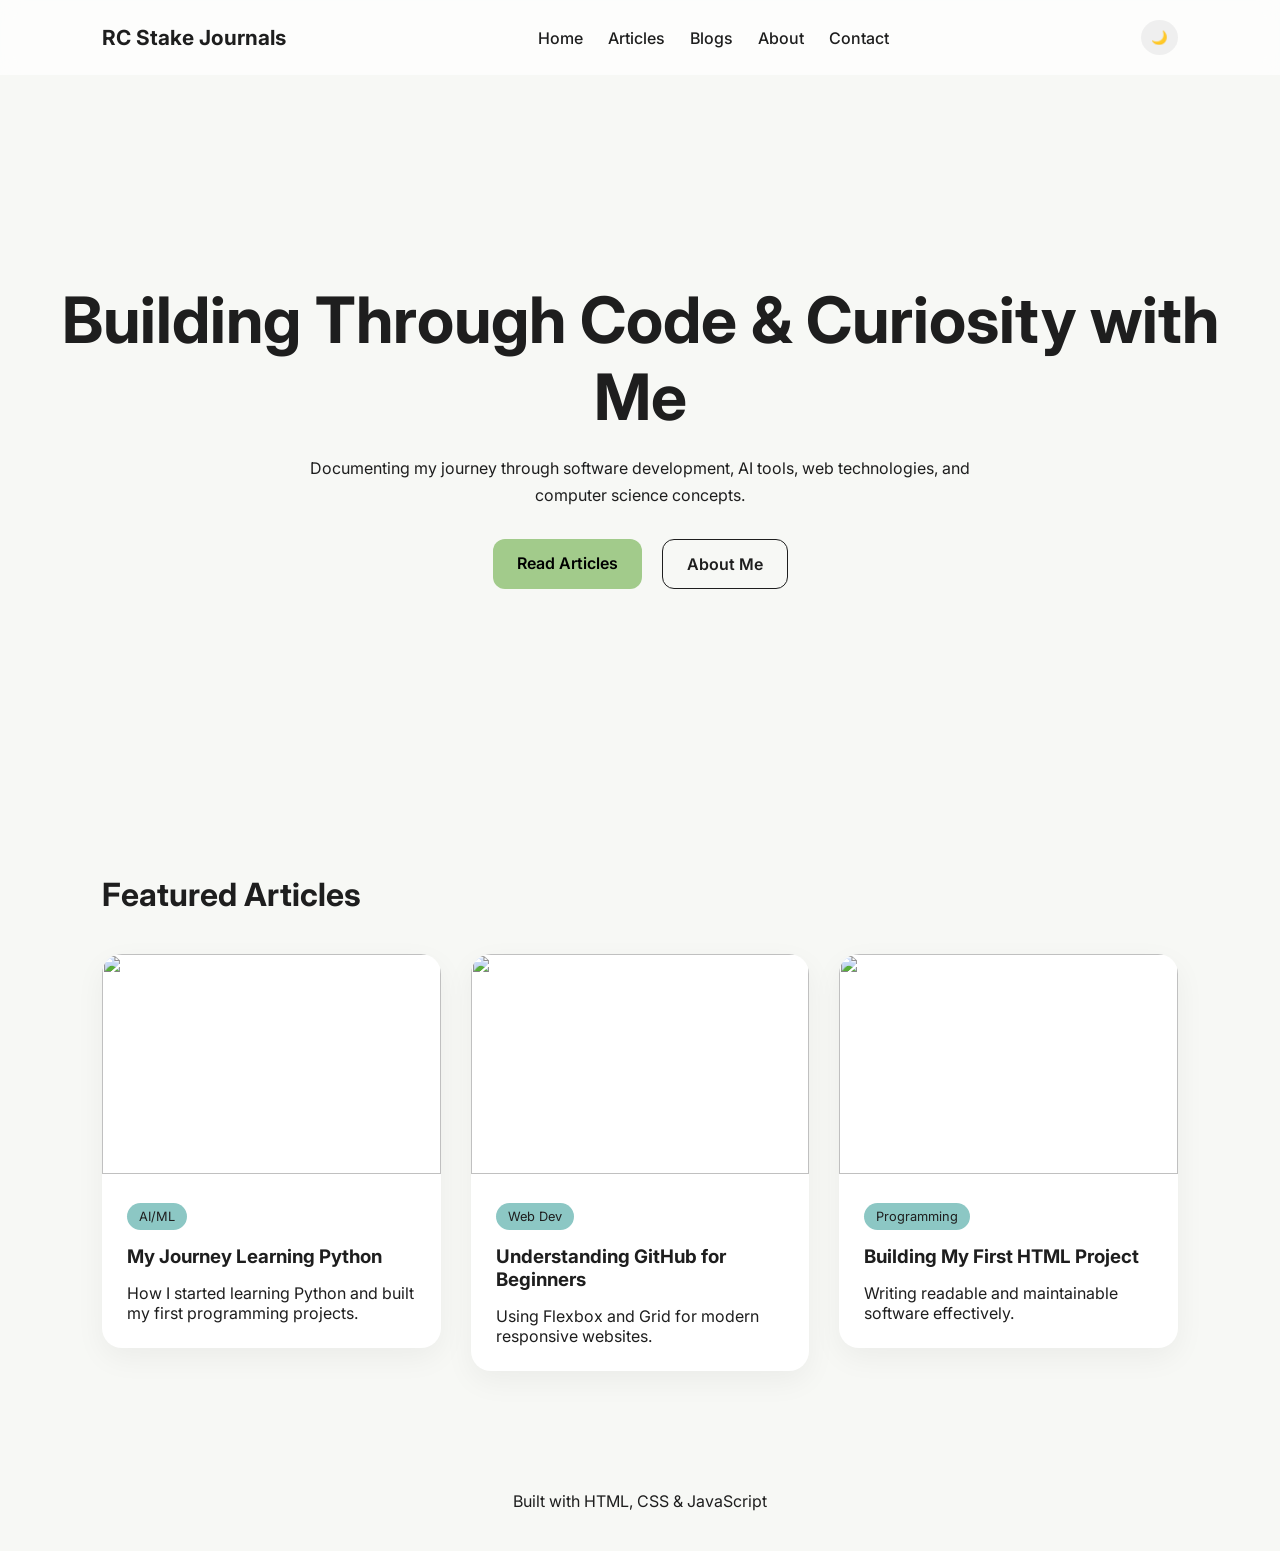
==== index.html @ 49ae5d14 "updating images" ====
<!DOCTYPE html>
<html lang="en">

<head>
    <meta charset="UTF-8">
    <meta name="viewport" content="width=device-width, initial-scale=1.0">
    <title>RC Stake Journals</title>

    <link rel="stylesheet" href="css/style.css">

    <link href="https://fonts.googleapis.com/css2?family=Inter:wght@300;400;500;600;700&display=swap"
        rel="stylesheet">
</head>

<body>

    <header class="navbar">

        <div class="logo">RC Stake Journals</div>

        <nav>
            <ul class="nav-links">
                 <li><a href="index.html">Home</a></li>
                 <li><a href="article.html">Articles</a></li>
                 <li><a href="blog.html">Blogs</a></li>
                 <li><a href="about.html">About</a></li>
                 <li><a href="mailto:chrahul0205@gmail.com">Contact</a></li>
            </ul>
        </nav>

        <button id="theme-toggle">🌙</button>

    </header>

    <section class="hero">

        <div class="hero-content">

            <h1>Building Through Code & Curiosity with Me</h1>

            <p>
                Documenting my journey through software development, AI tools,
                web technologies, and computer science concepts.
            </p>

            <div class="hero-buttons">
                <a href="blog.html" class="btn primary-btn">Read Articles</a>
                <a href="about.html" class="btn secondary-btn">About Me</a>
            </div>

        </div>

    </section>

    <section class="featured">

        <h2>Featured Articles</h2>

        <div class="blog-grid">

            <a href="article.html" class="card-link">

                <div class="card">
                    <img src="assets/images/python.jpeg" alt="">

                    <div class="card-content">
                        <span class="tag">AI/ML</span>
                        <h3>My Journey Learning Python</h3>
                        <p>How I started learning Python and built my first programming projects.</p>
                    </div>
                </div>

            </a>

            <a href="article.html" class="card-link">

                <div class="card">
                    <img src="assets/images/python1.jpeg" alt="">

                    <div class="card-content">
                        <span class="tag">Web Dev</span>
                        <h3>Understanding GitHub for Beginners</h3>
                        <p>Using Flexbox and Grid for modern responsive websites.</p>
                    </div>
                </div>

            </a>

            <a href="article.html" class="card-link">

                <div class="card">
                    <img src="assets/images/pythonbest.jpeg" alt="">

                    <div class="card-content">
                        <span class="tag">Programming</span>
                        <h3>Building My First HTML Project</h3>
                        <p>Writing readable and maintainable software effectively.</p>
                    </div>
                </div>

            </a>

        </div>

    </section>

    <footer>
        <p>Built with HTML, CSS & JavaScript</p>
    </footer>

    <script src="js/script.js"></script>

</body>

</html>
---- css/style.css ----
*{
    margin:0;
    padding:0;
    box-sizing:border-box;
}

:root{
    --bg:#F7F8F5;
    --text:#1E1E1E;
    --primary:#A2CB8B;
    --secondary:#8CC7C4;
    --card:#ffffff;
}

body.dark{
    --bg:#121212;
    --text:#ffffff;
    --card:#1E1E1E;
}

body{
    font-family:'Inter',sans-serif;
    background:var(--bg);
    color:var(--text);
    transition:0.3s;
}

.navbar{
    display:flex;
    justify-content:space-between;
    align-items:center;
    padding:20px 8%;
    position:sticky;
    top:0;
    background:rgba(255,255,255,0.7);
    backdrop-filter:blur(10px);
}

.logo{
    font-size:1.3rem;
    font-weight:700;
}

.nav-links{
    display:flex;
    list-style:none;
    gap:25px;
}

.nav-links a{
    text-decoration:none;
    color:var(--text);
    font-weight:500;
}

#theme-toggle{
    border:none;
    padding:10px;
    border-radius:50%;
    cursor:pointer;
}

.hero{
    min-height:80vh;
    display:flex;
    justify-content:center;
    align-items:center;
    text-align:center;
    padding:40px;
}

.hero-content h1{
    font-size:4rem;
    margin-bottom:20px;
}

.hero-content p{
    max-width:700px;
    margin:auto;
    line-height:1.7;
    margin-bottom:30px;
}

.hero-buttons{
    display:flex;
    justify-content:center;
    gap:20px;
}

.btn{
    padding:14px 24px;
    border-radius:12px;
    text-decoration:none;
    font-weight:600;
}

.primary-btn{
    background:var(--primary);
    color:#000;
}

.secondary-btn{
    border:1px solid var(--text);
    color:var(--text);
}

.featured{
    padding:80px 8%;
}

.featured h2{
    margin-bottom:40px;
    font-size:2rem;
}

.blog-grid{
    display:grid;
    grid-template-columns:repeat(auto-fit,minmax(280px,1fr));
    gap:30px;
}

.card{
    background:var(--card);
    border-radius:20px;
    overflow:hidden;
    transition:0.3s;
    box-shadow:0 10px 30px rgba(0,0,0,0.05);
}

.card:hover{
    transform:translateY(-8px);
}

.card img{
    width:100%;
    height:220px;
    object-fit:cover;
}

.card-content{
    padding:25px;
}

.tag{
    display:inline-block;
    background:var(--secondary);
    padding:6px 12px;
    border-radius:20px;
    margin-bottom:15px;
    font-size:0.8rem;
}

.card-content h3{
    margin-bottom:15px;
}

footer{
    text-align:center;
    padding:40px;
}

@media(max-width:768px){

    .hero-content h1{
        font-size:2.5rem;
    }

    .navbar{
        flex-direction:column;
        gap:20px;
    }

    .nav-links{
        flex-wrap:wrap;
        justify-content:center;
    }

}
.page-header{
    padding:120px 8% 60px;
    text-align:center;
}

.page-header h1{
    font-size:3rem;
    margin-bottom:20px;
}

.page-header p{
    max-width:700px;
    margin:auto;
    line-height:1.7;
    opacity:0.8;
}
.card-link{
    text-decoration:none;
    color:inherit;
}
.article-hero{
    padding:120px 8% 40px;
}

.article-container{
    max-width:900px;
    margin:auto;
}

.article-hero h1{
    font-size:3rem;
    margin:20px 0;
    line-height:1.2;
}

.article-meta{
    opacity:0.7;
    margin-bottom:30px;
}

.article-cover{
    width:100%;
    border-radius:24px;
    margin-top:20px;
}

.article-content-section{
    padding:40px 8% 100px;
}

.article-content-section p{
    line-height:1.9;
    margin-bottom:25px;
    font-size:1.05rem;
}

.article-content-section h2{
    margin:50px 0 20px;
    font-size:2rem;
}

.article-content-section ul{
    margin-left:20px;
    margin-bottom:30px;
}

.article-content-section li{
    margin-bottom:10px;
}

@media(max-width:768px){

    .article-hero h1{
        font-size:2.2rem;
    }

}
.about-section{
    padding:120px 8% 100px;
}

.about-container{
    display:grid;
    grid-template-columns:1fr 1.2fr;
    gap:60px;
    align-items:center;
    max-width:1200px;
    margin:auto;
}

.about-image img{
    width:100%;
    border-radius:30px;
    box-shadow:0 20px 40px rgba(0,0,0,0.08);
}

.about-content h1{
    font-size:3rem;
    margin-bottom:25px;
}

.about-content p{
    line-height:1.9;
    margin-bottom:20px;
    opacity:0.9;
}

.skills{
    display:flex;
    flex-wrap:wrap;
    gap:15px;
    margin:35px 0;
}

.skills span{
    background:var(--secondary);
    padding:10px 18px;
    border-radius:30px;
    font-size:0.9rem;
    font-weight:600;
}

.about-buttons{
    display:flex;
    gap:20px;
    margin-top:30px;
}

@media(max-width:900px){

    .about-container{
        grid-template-columns:1fr;
    }

    .about-content h1{
        font-size:2.3rem;
    }

}
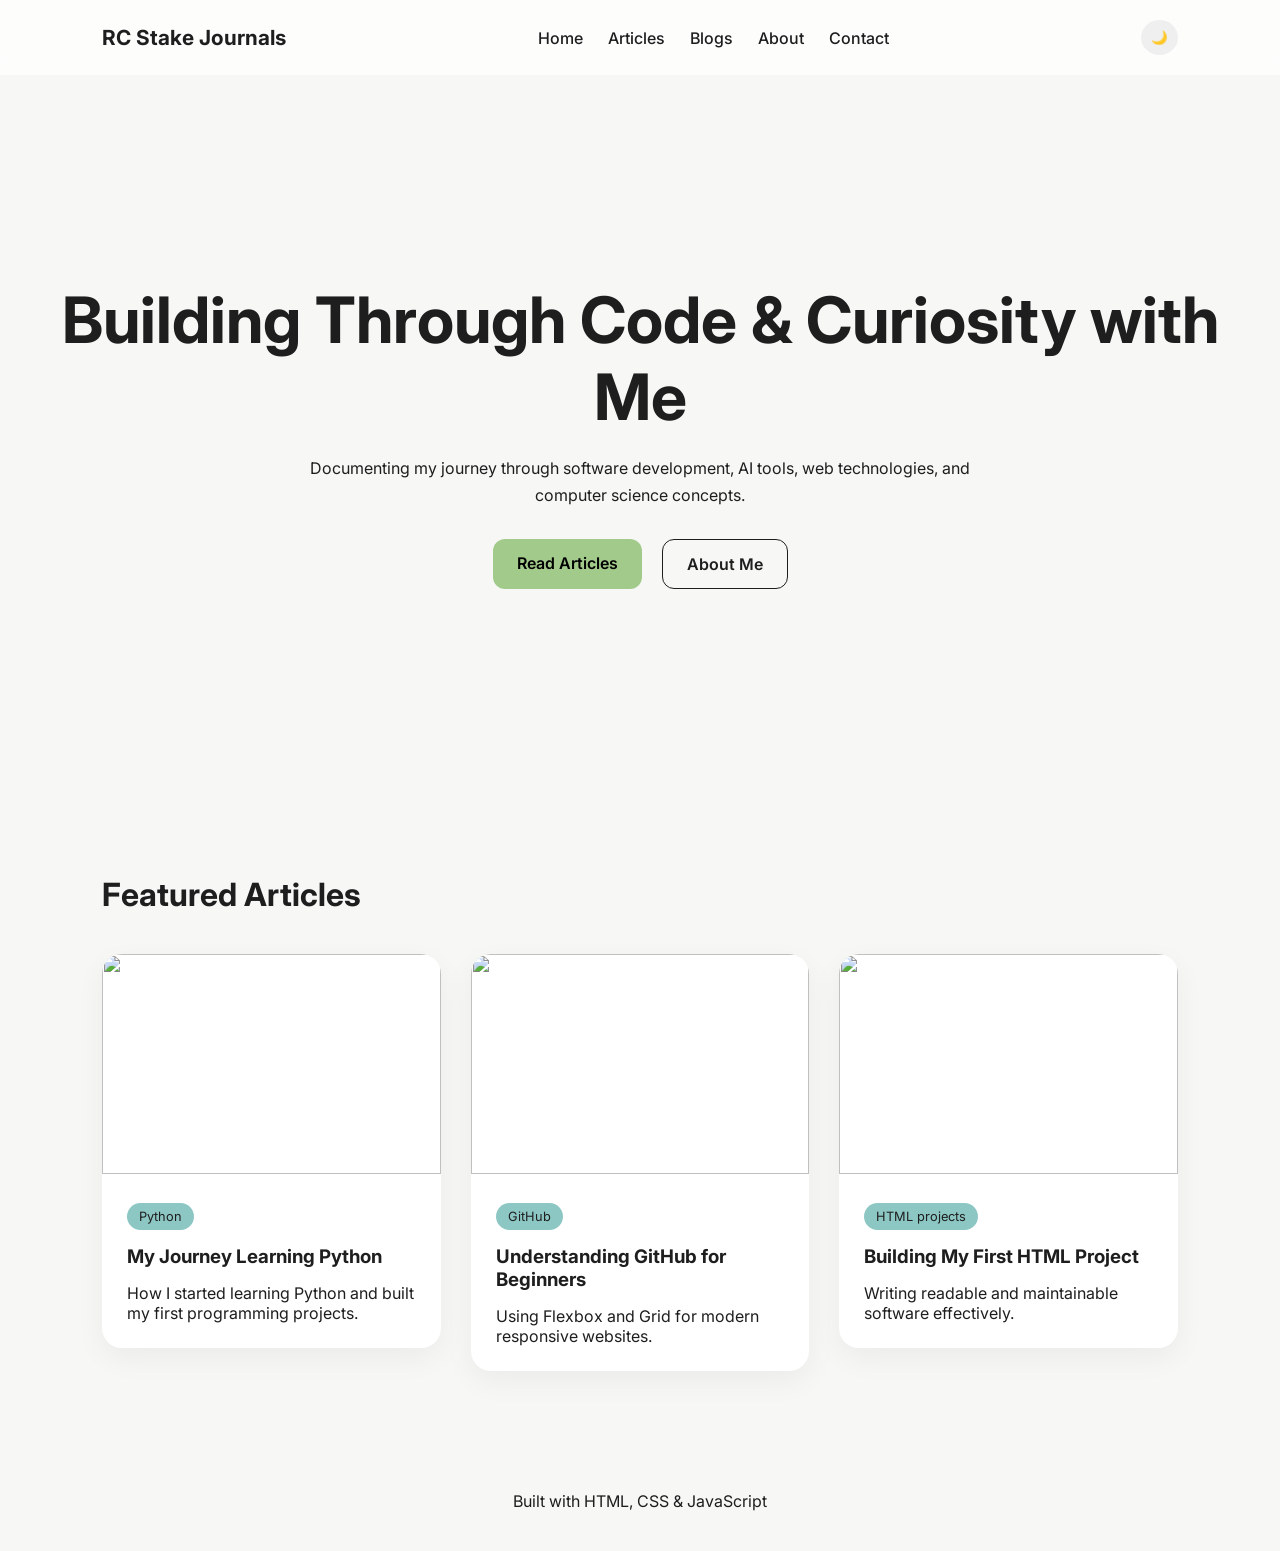
==== commit 29f7eb53: "modifications" ====
--- a/index.html
+++ b/index.html
@@ -64,7 +64,7 @@
                     <img src="assets/images/python.jpeg" alt="">
 
                     <div class="card-content">
-                        <span class="tag">AI/ML</span>
+                        <span class="tag">Python</span>
                         <h3>My Journey Learning Python</h3>
                         <p>How I started learning Python and built my first programming projects.</p>
                     </div>
@@ -78,7 +78,7 @@
                     <img src="assets/images/python1.jpeg" alt="">
 
                     <div class="card-content">
-                        <span class="tag">Web Dev</span>
+                        <span class="tag">GitHub</span>
                         <h3>Understanding GitHub for Beginners</h3>
                         <p>Using Flexbox and Grid for modern responsive websites.</p>
                     </div>
@@ -92,7 +92,7 @@
                     <img src="assets/images/pythonbest.jpeg" alt="">
 
                     <div class="card-content">
-                        <span class="tag">Programming</span>
+                        <span class="tag">HTML projects</span>
                         <h3>Building My First HTML Project</h3>
                         <p>Writing readable and maintainable software effectively.</p>
                     </div>
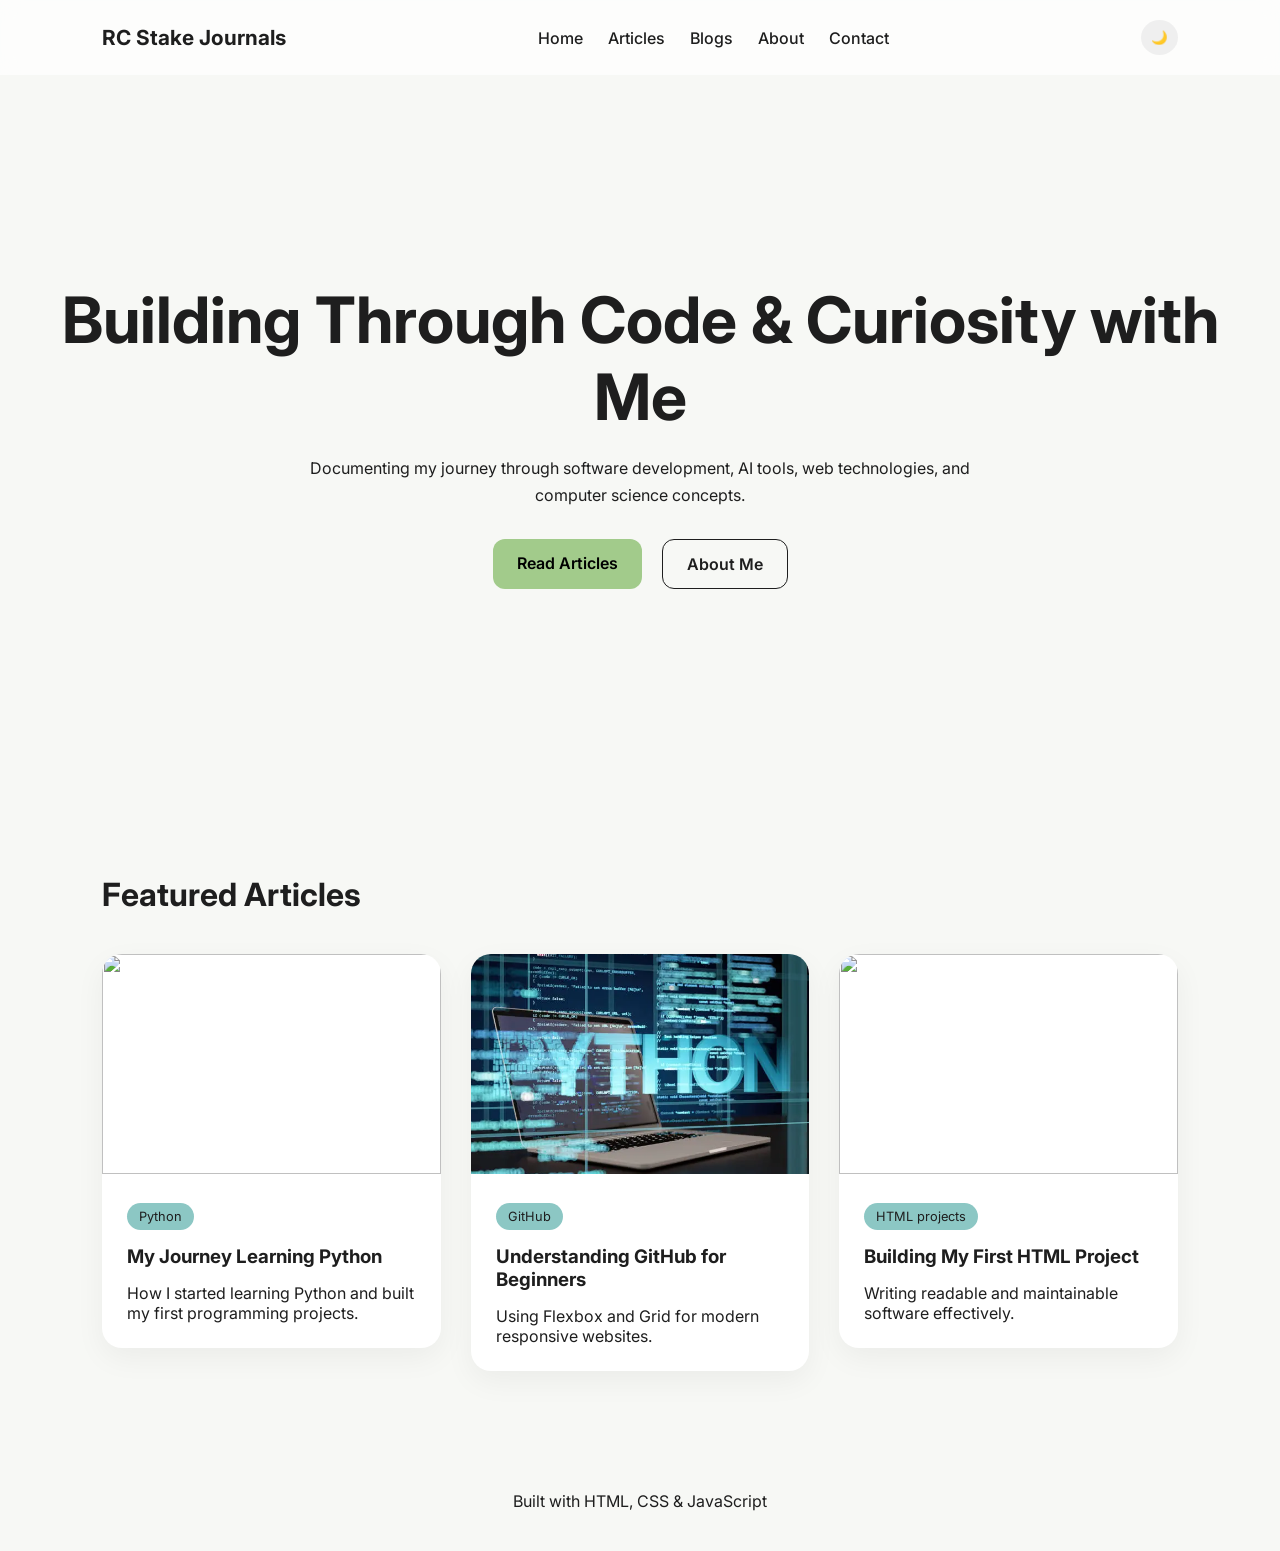
==== commit 0d3caac0: "update image" ====
--- a/index.html
+++ b/index.html
@@ -61,7 +61,7 @@
             <a href="article.html" class="card-link">
 
                 <div class="card">
-                    <img src="assets/images/python.jpeg" alt="">
+                    <img src="assets/images/pythonlogo.jpeg" alt="">
 
                     <div class="card-content">
                         <span class="tag">Python</span>
@@ -75,7 +75,7 @@
             <a href="article.html" class="card-link">
 
                 <div class="card">
-                    <img src="assets/images/python1.jpeg" alt="">
+                    <img src="assets/pythonbest.jpeg" alt="">
 
                     <div class="card-content">
                         <span class="tag">GitHub</span>
@@ -89,7 +89,7 @@
             <a href="article.html" class="card-link">
 
                 <div class="card">
-                    <img src="assets/images/pythonbest.jpeg" alt="">
+                    <img src="pythonlogo.jpeg" alt="">
 
                     <div class="card-content">
                         <span class="tag">HTML projects</span>
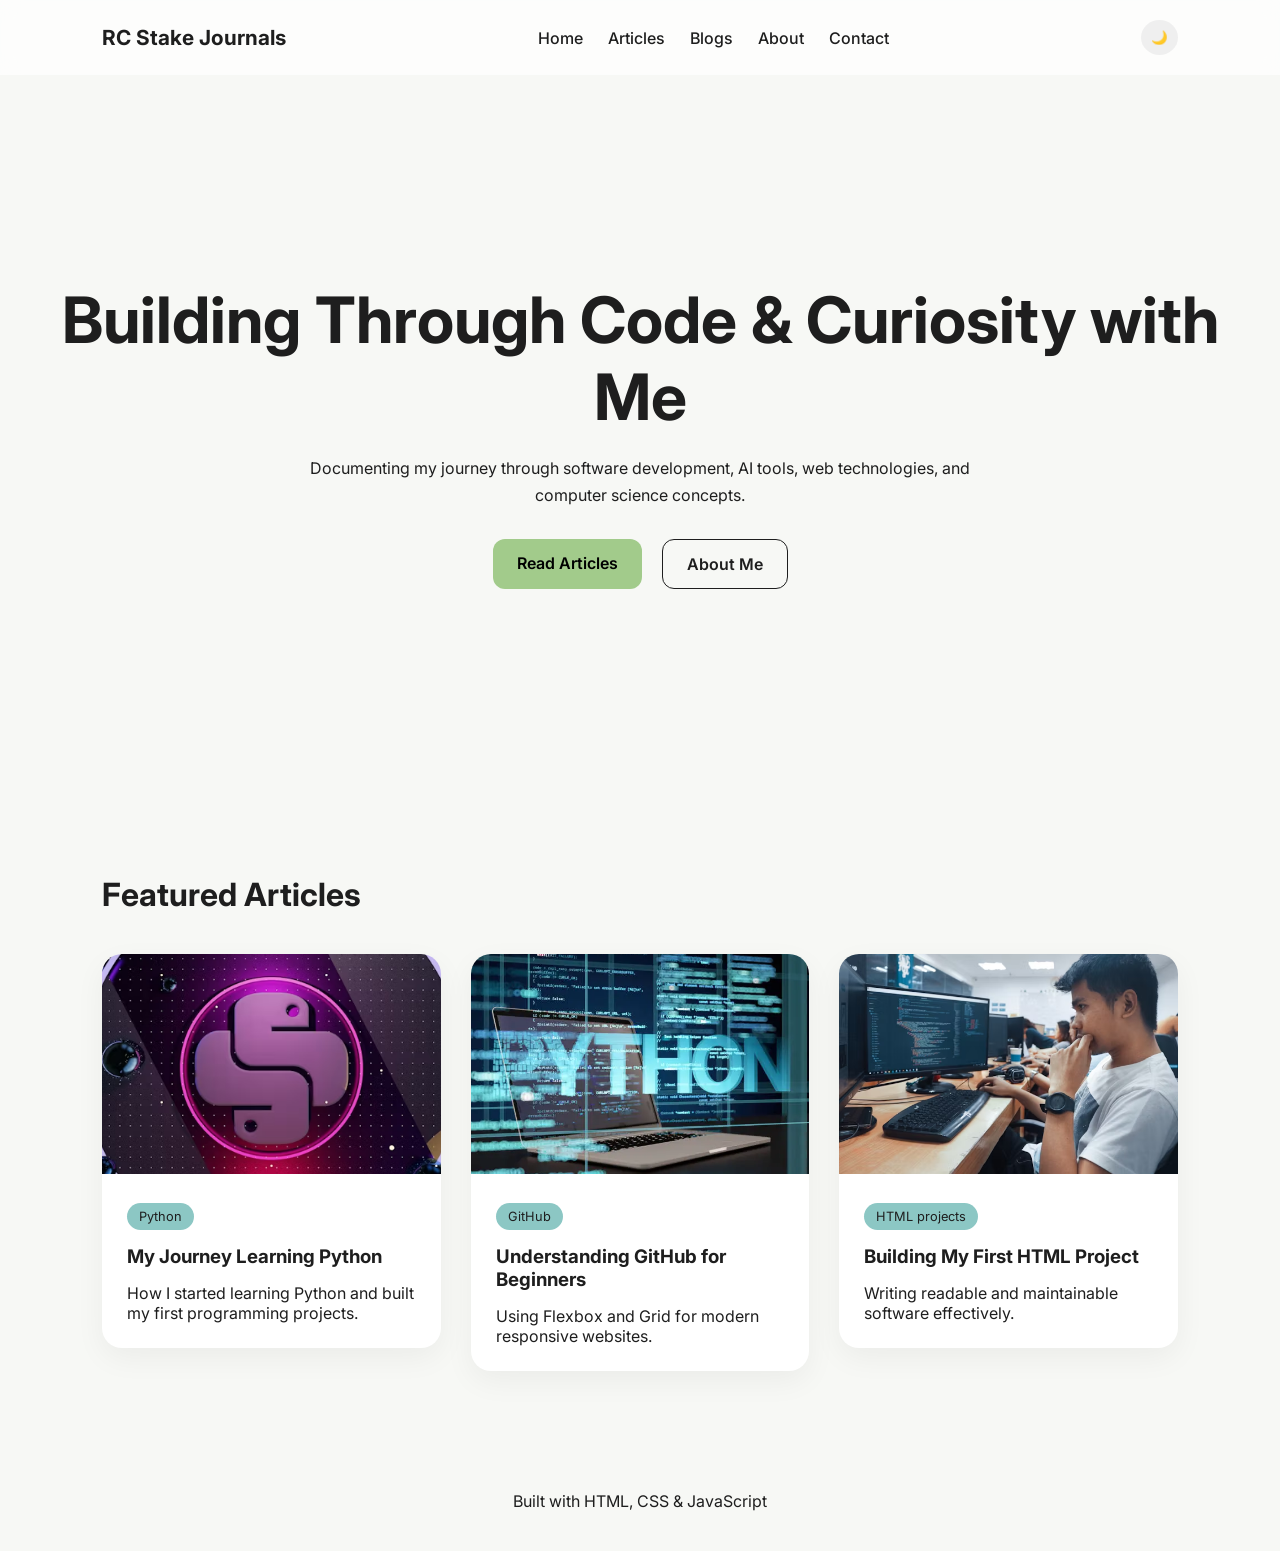
==== commit a4e16021: "update images" ====
--- a/index.html
+++ b/index.html
@@ -61,7 +61,7 @@
             <a href="article.html" class="card-link">
 
                 <div class="card">
-                    <img src="assets/images/pythonlogo.jpeg" alt="">
+                    <img src="assets/pythonlogo.jpeg" alt="">
 
                     <div class="card-content">
                         <span class="tag">Python</span>
@@ -89,7 +89,7 @@
             <a href="article.html" class="card-link">
 
                 <div class="card">
-                    <img src="pythonlogo.jpeg" alt="">
+                    <img src="assets/developerworkspace.jpeg" alt="">
 
                     <div class="card-content">
                         <span class="tag">HTML projects</span>
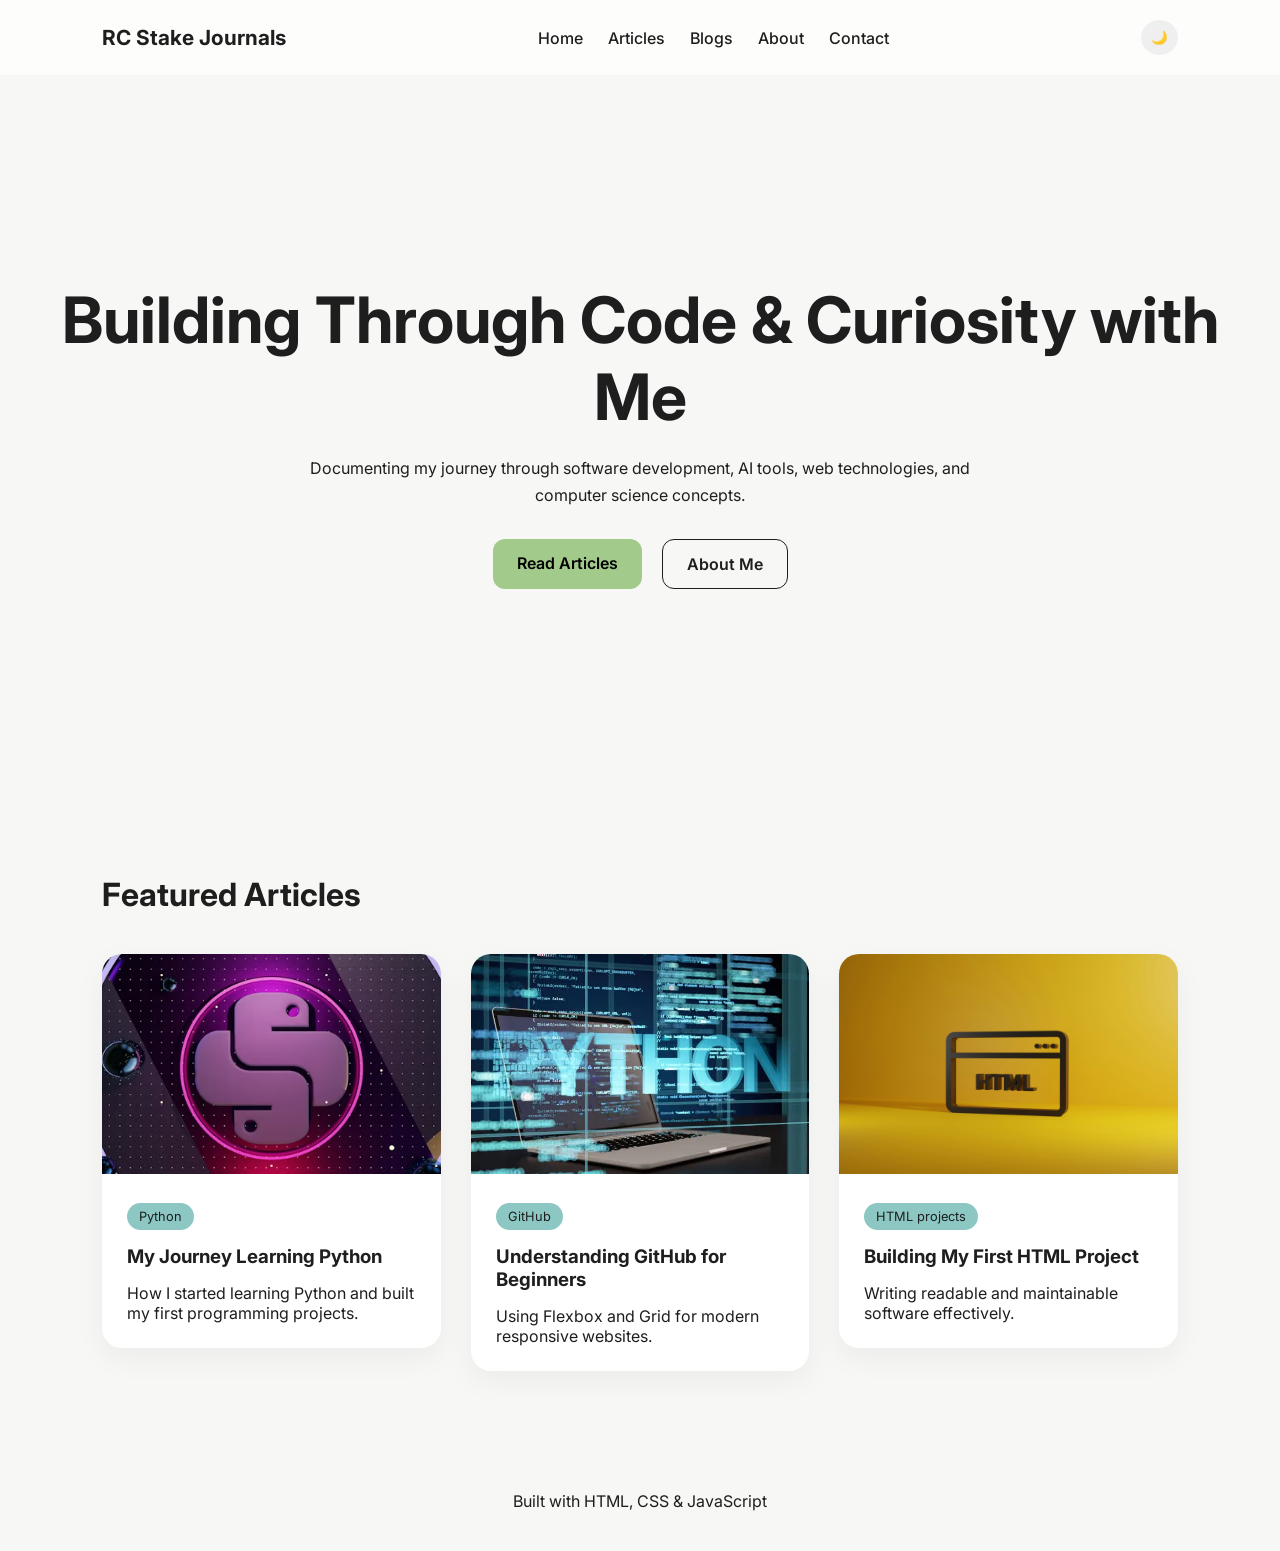
==== commit 466a48bf: "image upload" ====
--- a/index.html
+++ b/index.html
@@ -89,7 +89,7 @@
             <a href="article.html" class="card-link">
 
                 <div class="card">
-                    <img src="assets/developerworkspace.jpeg" alt="">
+                    <img src="assets/jackson-sophat-wUbNvDTsOIc-unsplash.jpg" alt="">
 
                     <div class="card-content">
                         <span class="tag">HTML projects</span>
